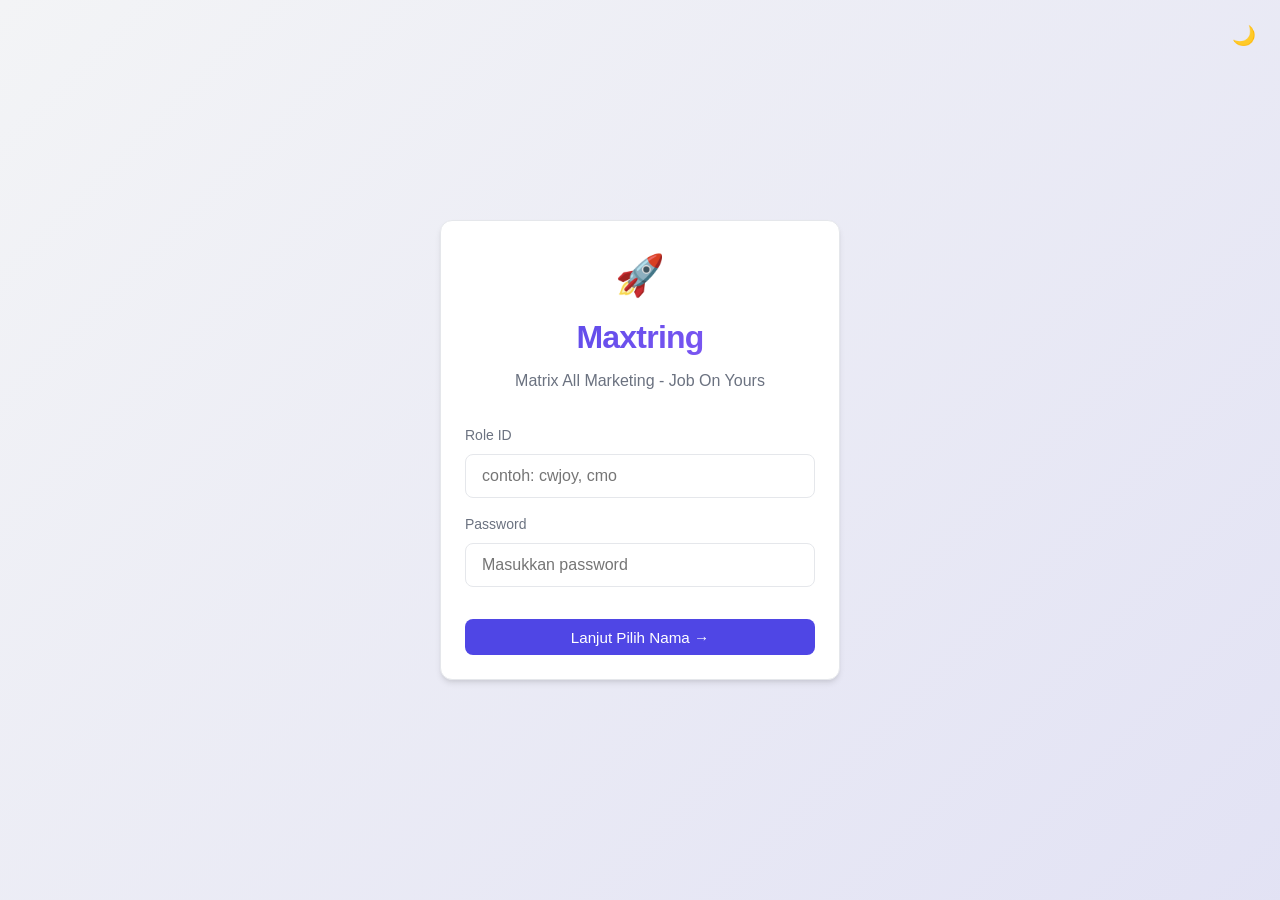
==== business-process.html @ a7e64213 "feat: Initialize Maxtring frontend and backend" ====
<!DOCTYPE html>
<html lang="id">
<head>
    <meta charset="UTF-8">
    <meta name="viewport" content="width=device-width, initial-scale=1.0">
    <title>Business Process - Maxtring</title>
    <link rel="stylesheet" href="style.css">
</head>
<body>
    <nav class="navbar glass">
        <div class="nav-brand">Maxtring</div>
        <div class="nav-links">
            <a href="dashboard.html" class="nav-item">Dashboard</a>
            <a href="calendar.html" class="nav-item">Calendar</a>
            <a href="public-matrix.html" class="nav-item">Public Matrix</a>
            <a href="content-bank.html" class="nav-item" id="nav-content-bank" style="display: none;">Content Bank</a>
            <a href="business-process.html" class="nav-item active">Business Process</a>
        </div>
        <div class="flex items-center gap-4">
            <button id="theme-toggle" class="theme-toggle">🌙</button>
        </div>
    </nav>
    
    <main class="container animate-fade-in" style="flex: 1; max-width: 800px;">
        <h1 style="margin-bottom: 2rem;">Standard Operating Procedure (SOP) 📖</h1>
        
        <div class="card glass" style="margin-bottom: 2rem;">
            <h2>1. Tahap Ideation (SMS Content Bank)</h2>
            <ul style="margin-left: 1.5rem; margin-top: 1rem; color: var(--text-muted); line-height: 1.8;">
                <li>Tim SMS mencari dan mensubmit ide konten harian ke Content Bank.</li>
                <li>Reviewer (Head/Co-Head/CMO) mereview ide. Ide yang di-Accepted masuk ke kolam ide siap pakai.</li>
            </ul>
        </div>

        <div class="card glass" style="margin-bottom: 2rem;">
            <h2>2. Penjadwalan (Matrix All Marketing)</h2>
            <ul style="margin-left: 1.5rem; margin-top: 1rem; color: var(--text-muted); line-height: 1.8;">
                <li>Head/Co-Head SMS memilih ide dari kolam Accepted.</li>
                <li>Ide dijadwalkan dan statusnya diubah menjadi <strong>Scheduled</strong>.</li>
            </ul>
        </div>

        <div class="card glass">
            <h2>3. Eksekusi Lintas Divisi</h2>
            <div style="margin-top: 1rem; padding: 1rem; background: rgba(0,0,0,0.02); border-radius: 8px;">
                <p style="margin-bottom: 0.5rem;"><strong>Alur Kerja:</strong></p>
                <code style="display: block; white-space: pre; color: var(--primary);">
SMS mengisi ide & arahan
  ↓
CW membuat Brief
  ↓
QC oleh Head/Co-Head CW -> [Approved]
  ↓
GD membuat Design
  ↓
QC oleh Head/Co-Head GD -> [Approved]
  ↓
(Jika Reels: Talent membuat video -> QC C-Level)
  ↓
Semua aset lengkap -> SMS Upload
                </code>
            </div>
        </div>
    </main>

    <script src="script.js"></script>
    <script>
        document.addEventListener('DOMContentLoaded', () => {
            const user = checkAuth();
            if (user && (user.role === 'SMS' || user.role === 'CMO')) {
                document.getElementById('nav-content-bank').style.display = 'block';
            }
        });
    </script>
</body>
</html>
---- style.css ----
:root {
  /* Color Palette */
  --primary: #4F46E5;
  --primary-hover: #4338CA;
  --secondary: #10B981;
  --accent: #F59E0B;
  --danger: #EF4444;
  --bg-color: #F3F4F6;
  --surface: #FFFFFF;
  --text-main: #111827;
  --text-muted: #6B7280;
  --border: #E5E7EB;
  
  /* Status Colors */
  --status-not-started: #9CA3AF;
  --status-progress: #F59E0B;
  --status-submitted: #3B82F6;
  --status-approved: #10B981;
  --status-revisi: #EF4444;
  --status-posted: #8B5CF6;
  
  /* UI Elements */
  --radius: 12px;
  --shadow: 0 4px 6px -1px rgba(0, 0, 0, 0.1), 0 2px 4px -1px rgba(0, 0, 0, 0.06);
  --glass-bg: rgba(255, 255, 255, 0.7);
  --glass-border: rgba(255, 255, 255, 0.3);
  --font-family: 'Inter', -apple-system, BlinkMacSystemFont, "Segoe UI", Roboto, sans-serif;
}

[data-theme="dark"] {
  --primary: #6366F1;
  --primary-hover: #818CF8;
  --bg-color: #111827;
  --surface: #1F2937;
  --text-main: #F9FAFB;
  --text-muted: #9CA3AF;
  --border: #374151;
  --glass-bg: rgba(31, 41, 55, 0.7);
  --glass-border: rgba(255, 255, 255, 0.1);
}

* {
  box-sizing: border-box;
  margin: 0;
  padding: 0;
}

body {
  font-family: var(--font-family);
  background-color: var(--bg-color);
  color: var(--text-main);
  line-height: 1.5;
  transition: background-color 0.3s ease, color 0.3s ease;
  min-height: 100vh;
  display: flex;
  flex-direction: column;
}

/* Glassmorphism Classes */
.glass {
  background: var(--glass-bg);
  backdrop-filter: blur(10px);
  -webkit-backdrop-filter: blur(10px);
  border: 1px solid var(--glass-border);
  border-radius: var(--radius);
  box-shadow: var(--shadow);
}

/* Typography */
h1, h2, h3, h4 {
  font-weight: 600;
  margin-bottom: 0.5rem;
  letter-spacing: -0.025em;
}

a {
  color: var(--primary);
  text-decoration: none;
  transition: color 0.2s;
}

a:hover {
  color: var(--primary-hover);
}

/* Layout */
.container {
  width: 100%;
  max-width: 1200px;
  margin: 0 auto;
  padding: 2rem 1rem;
}

.flex { display: flex; }
.flex-col { flex-direction: column; }
.items-center { align-items: center; }
.justify-between { justify-content: space-between; }
.justify-center { justify-content: center; }
.gap-4 { gap: 1rem; }
.gap-2 { gap: 0.5rem; }

/* Components */
.btn {
  display: inline-flex;
  align-items: center;
  justify-content: center;
  padding: 0.6rem 1.2rem;
  border-radius: 8px;
  font-weight: 500;
  border: none;
  cursor: pointer;
  transition: all 0.2s ease;
  font-family: inherit;
  font-size: 0.95rem;
}

.btn-primary {
  background-color: var(--primary);
  color: white;
}

.btn-primary:hover {
  background-color: var(--primary-hover);
  transform: translateY(-1px);
}

.btn-outline {
  background-color: transparent;
  border: 1px solid var(--border);
  color: var(--text-main);
}

.btn-outline:hover {
  background-color: rgba(0,0,0,0.05);
}

[data-theme="dark"] .btn-outline:hover {
  background-color: rgba(255,255,255,0.05);
}

/* Forms */
.form-group {
  margin-bottom: 1rem;
}

.form-label {
  display: block;
  font-size: 0.875rem;
  font-weight: 500;
  margin-bottom: 0.5rem;
  color: var(--text-muted);
}

.form-input, .form-select {
  width: 100%;
  padding: 0.75rem 1rem;
  border-radius: 8px;
  border: 1px solid var(--border);
  background-color: var(--surface);
  color: var(--text-main);
  font-family: inherit;
  font-size: 1rem;
  transition: border-color 0.2s, box-shadow 0.2s;
}

.form-input:focus, .form-select:focus {
  outline: none;
  border-color: var(--primary);
  box-shadow: 0 0 0 3px rgba(79, 70, 229, 0.2);
}

/* Cards */
.card {
  background-color: var(--surface);
  border-radius: var(--radius);
  box-shadow: var(--shadow);
  padding: 1.5rem;
  border: 1px solid var(--border);
  transition: transform 0.2s, box-shadow 0.2s;
}

.card:hover {
  transform: translateY(-2px);
  box-shadow: 0 10px 15px -3px rgba(0, 0, 0, 0.1), 0 4px 6px -2px rgba(0, 0, 0, 0.05);
}

/* Navigation */
.navbar {
  position: sticky;
  top: 0;
  z-index: 50;
  width: 100%;
  padding: 1rem 2rem;
  display: flex;
  justify-content: space-between;
  align-items: center;
}

.nav-brand {
  font-size: 1.5rem;
  font-weight: 700;
  background: linear-gradient(135deg, var(--primary), var(--status-posted));
  -webkit-background-clip: text;
  -webkit-text-fill-color: transparent;
}

.nav-links {
  display: flex;
  gap: 1.5rem;
}

.nav-item {
  color: var(--text-muted);
  font-weight: 500;
}

.nav-item.active {
  color: var(--primary);
}

/* Status Badges */
.badge {
  display: inline-block;
  padding: 0.25rem 0.75rem;
  border-radius: 9999px;
  font-size: 0.75rem;
  font-weight: 600;
  text-transform: uppercase;
  letter-spacing: 0.05em;
}

.badge-ns { background-color: rgba(156, 163, 175, 0.1); color: var(--status-not-started); }
.badge-prog { background-color: rgba(245, 158, 11, 0.1); color: var(--status-progress); }
.badge-sub { background-color: rgba(59, 130, 246, 0.1); color: var(--status-submitted); }
.badge-app { background-color: rgba(16, 185, 129, 0.1); color: var(--status-approved); }
.badge-rev { background-color: rgba(239, 68, 68, 0.1); color: var(--status-revisi); }
.badge-post { background-color: rgba(139, 92, 246, 0.1); color: var(--status-posted); }

/* Theme Toggle */
.theme-toggle {
  background: none;
  border: none;
  color: var(--text-muted);
  cursor: pointer;
  font-size: 1.2rem;
  padding: 0.5rem;
  border-radius: 50%;
  transition: background-color 0.2s;
}

.theme-toggle:hover {
  background-color: var(--border);
}

/* Footer */
footer {
  margin-top: auto;
  text-align: center;
  padding: 2rem;
  color: var(--text-muted);
  font-size: 0.875rem;
}

/* Login Page Specific */
.login-container {
  min-height: 100vh;
  display: flex;
  align-items: center;
  justify-content: center;
  padding: 1rem;
  background: linear-gradient(135deg, var(--bg-color) 0%, rgba(79, 70, 229, 0.1) 100%);
}

.login-card {
  width: 100%;
  max-width: 400px;
  text-align: center;
}

.login-logo {
  font-size: 2.5rem;
  margin-bottom: 0.5rem;
}

/* Animations */
@keyframes fadeIn {
  from { opacity: 0; transform: translateY(10px); }
  to { opacity: 1; transform: translateY(0); }
}

.animate-fade-in {
  animation: fadeIn 0.4s ease-out forwards;
}

/* Loading Overlay */
#loader {
  position: fixed;
  inset: 0;
  background: var(--bg-color);
  z-index: 9999;
  display: flex;
  align-items: center;
  justify-content: center;
  opacity: 0;
  pointer-events: none;
  transition: opacity 0.3s;
}

#loader.active {
  opacity: 1;
  pointer-events: all;
}

.spinner {
  width: 40px;
  height: 40px;
  border: 4px solid var(--border);
  border-top-color: var(--primary);
  border-radius: 50%;
  animation: spin 1s linear infinite;
}

@keyframes spin {
  to { transform: rotate(360deg); }
}

/* Grid Layouts */
.grid-cols-2 { display: grid; grid-template-columns: repeat(2, 1fr); gap: 1rem; }
.grid-cols-3 { display: grid; grid-template-columns: repeat(3, 1fr); gap: 1rem; }
.grid-cols-4 { display: grid; grid-template-columns: repeat(4, 1fr); gap: 1rem; }

@media (max-width: 768px) {
  .grid-cols-2, .grid-cols-3, .grid-cols-4 {
    grid-template-columns: 1fr;
  }
  .nav-links {
    display: none;
  }
}

/* Responsive Table */
.table-container {
  overflow-x: auto;
  border-radius: var(--radius);
  border: 1px solid var(--border);
}

table {
  width: 100%;
  border-collapse: collapse;
}

th, td {
  padding: 1rem;
  text-align: left;
  border-bottom: 1px solid var(--border);
}

th {
  background-color: rgba(0,0,0,0.02);
  font-weight: 600;
  color: var(--text-muted);
}

[data-theme="dark"] th {
  background-color: rgba(255,255,255,0.02);
}

tbody tr:hover {
  background-color: rgba(0,0,0,0.01);
}

[data-theme="dark"] tbody tr:hover {
  background-color: rgba(255,255,255,0.01);
}
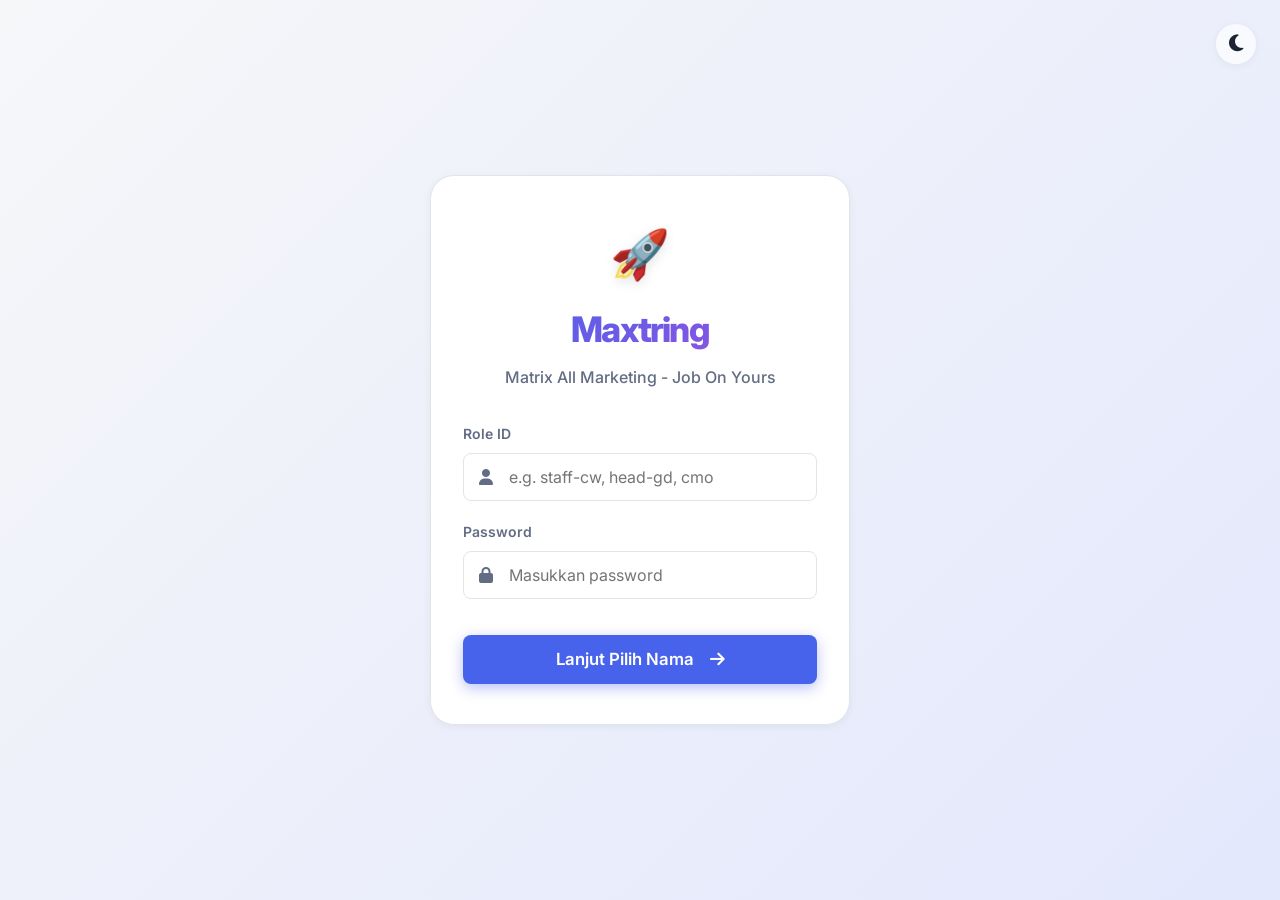
==== commit 7c1f4855: "feat: Overhaul UI to Premium Glassmorphism and FullCalendar integration" ====
--- a/business-process.html
+++ b/business-process.html
@@ -3,73 +3,104 @@
 <head>
     <meta charset="UTF-8">
     <meta name="viewport" content="width=device-width, initial-scale=1.0">
-    <title>Business Process - Maxtring</title>
+    <title>SOP & Business Process - Maxtring</title>
     <link rel="stylesheet" href="style.css">
 </head>
 <body>
     <nav class="navbar glass">
         <div class="nav-brand">Maxtring</div>
         <div class="nav-links">
-            <a href="dashboard.html" class="nav-item">Dashboard</a>
-            <a href="calendar.html" class="nav-item">Calendar</a>
-            <a href="public-matrix.html" class="nav-item">Public Matrix</a>
-            <a href="content-bank.html" class="nav-item" id="nav-content-bank" style="display: none;">Content Bank</a>
-            <a href="business-process.html" class="nav-item active">Business Process</a>
+            <a href="dashboard.html" class="nav-item"><i class="fa-solid fa-house"></i> Dashboard</a>
+            <a href="calendar.html" class="nav-item"><i class="fa-solid fa-calendar-days"></i> Calendar</a>
+            <a href="public-matrix.html" class="nav-item"><i class="fa-solid fa-table"></i> Public Matrix</a>
+            <a href="content-bank.html" class="nav-item" id="nav-content-bank" style="display: none;"><i class="fa-solid fa-lightbulb"></i> Content Bank</a>
+            <a href="business-process.html" class="nav-item active"><i class="fa-solid fa-book"></i> SOP</a>
         </div>
         <div class="flex items-center gap-4">
-            <button id="theme-toggle" class="theme-toggle">🌙</button>
+            <button id="theme-toggle" class="theme-toggle glass" style="width: 36px; height: 36px; border-radius: 50%; border: none; cursor: pointer; color: var(--text-main);"><i class="fa-solid fa-moon"></i></button>
+            <button id="logout-btn" class="btn btn-outline btn-sm"><i class="fa-solid fa-arrow-right-from-bracket"></i> Keluar</button>
         </div>
     </nav>
     
-    <main class="container animate-fade-in" style="flex: 1; max-width: 800px;">
-        <h1 style="margin-bottom: 2rem;">Standard Operating Procedure (SOP) 📖</h1>
+    <div class="nav-bottom">
+        <a href="dashboard.html" class="nav-item"><i class="fa-solid fa-house"></i></a>
+        <a href="calendar.html" class="nav-item"><i class="fa-solid fa-calendar-days"></i></a>
+        <a href="public-matrix.html" class="nav-item"><i class="fa-solid fa-table"></i></a>
+        <a href="business-process.html" class="nav-item active"><i class="fa-solid fa-book"></i></a>
+    </div>
+    
+    <main class="container animate-fade-up" style="max-width: 900px;">
+        <div style="text-align: center; margin-bottom: 3rem;">
+            <div style="font-size: 3rem; margin-bottom: 1rem; color: var(--primary);"><i class="fa-solid fa-book-open"></i></div>
+            <h1 style="font-size: 2.5rem;">SOP & Alur Kerja</h1>
+            <p class="text-muted" style="font-size: 1.1rem;">Standar operasional prosedur pengisian Matrix All Marketing.</p>
+        </div>
         
-        <div class="card glass" style="margin-bottom: 2rem;">
-            <h2>1. Tahap Ideation (SMS Content Bank)</h2>
-            <ul style="margin-left: 1.5rem; margin-top: 1rem; color: var(--text-muted); line-height: 1.8;">
-                <li>Tim SMS mencari dan mensubmit ide konten harian ke Content Bank.</li>
-                <li>Reviewer (Head/Co-Head/CMO) mereview ide. Ide yang di-Accepted masuk ke kolam ide siap pakai.</li>
-            </ul>
-        </div>
+        <div class="grid" style="gap: 2rem;">
+            
+            <!-- Step 1 -->
+            <div class="card card-glow" style="border-left: 4px solid var(--accent);">
+                <h2 style="display: flex; align-items: center; gap: 1rem;">
+                    <div style="width: 40px; height: 40px; border-radius: 50%; background: var(--accent); color: white; display: flex; align-items: center; justify-content: center; font-size: 1.2rem;">1</div>
+                    Tahap Ideation (Content Bank)
+                </h2>
+                <div style="margin-left: 3.5rem; margin-top: 1rem; color: var(--text-muted); line-height: 1.8;">
+                    <p><strong>PIC: Divisi SMS (Social Media Specialist)</strong></p>
+                    <ul style="margin-left: 1.5rem; margin-top: 0.5rem;">
+                        <li>Tim SMS mencari referensi dan memasukkan ide konten ke dalam <strong>Google Sheet Content Bank</strong>.</li>
+                        <li>Head / Co-Head SMS akan mereview ide tersebut. Jika disetujui, statusnya diubah menjadi <span class="badge badge-app">Accepted</span>.</li>
+                    </ul>
+                </div>
+            </div>
 
-        <div class="card glass" style="margin-bottom: 2rem;">
-            <h2>2. Penjadwalan (Matrix All Marketing)</h2>
-            <ul style="margin-left: 1.5rem; margin-top: 1rem; color: var(--text-muted); line-height: 1.8;">
-                <li>Head/Co-Head SMS memilih ide dari kolam Accepted.</li>
-                <li>Ide dijadwalkan dan statusnya diubah menjadi <strong>Scheduled</strong>.</li>
-            </ul>
-        </div>
+            <!-- Step 2 -->
+            <div class="card card-glow" style="border-left: 4px solid var(--primary);">
+                <h2 style="display: flex; align-items: center; gap: 1rem;">
+                    <div style="width: 40px; height: 40px; border-radius: 50%; background: var(--primary); color: white; display: flex; align-items: center; justify-content: center; font-size: 1.2rem;">2</div>
+                    Penjadwalan (Matrix)
+                </h2>
+                <div style="margin-left: 3.5rem; margin-top: 1rem; color: var(--text-muted); line-height: 1.8;">
+                    <p><strong>PIC: Head / Co-Head SMS</strong></p>
+                    <ul style="margin-left: 1.5rem; margin-top: 0.5rem;">
+                        <li>Buka menu <strong>Calendar</strong> di aplikasi Maxtring.</li>
+                        <li><em>Drag</em> (Tarik) ide yang berstatus Accepted dari sidebar ke tanggal tayang (H) di dalam kalender.</li>
+                        <li>Sistem akan otomatis menghitung sub-deadline: <strong>CW (H-3)</strong>, <strong>GD/Talent (H-2)</strong>, dan membuat Task ID baru di Matrix.</li>
+                    </ul>
+                </div>
+            </div>
 
-        <div class="card glass">
-            <h2>3. Eksekusi Lintas Divisi</h2>
-            <div style="margin-top: 1rem; padding: 1rem; background: rgba(0,0,0,0.02); border-radius: 8px;">
-                <p style="margin-bottom: 0.5rem;"><strong>Alur Kerja:</strong></p>
-                <code style="display: block; white-space: pre; color: var(--primary);">
-SMS mengisi ide & arahan
-  ↓
-CW membuat Brief
-  ↓
-QC oleh Head/Co-Head CW -> [Approved]
-  ↓
-GD membuat Design
-  ↓
-QC oleh Head/Co-Head GD -> [Approved]
-  ↓
-(Jika Reels: Talent membuat video -> QC C-Level)
-  ↓
-Semua aset lengkap -> SMS Upload
-                </code>
+            <!-- Step 3 -->
+            <div class="card card-glow" style="border-left: 4px solid var(--status-app);">
+                <h2 style="display: flex; align-items: center; gap: 1rem;">
+                    <div style="width: 40px; height: 40px; border-radius: 50%; background: var(--status-app); color: white; display: flex; align-items: center; justify-content: center; font-size: 1.2rem;">3</div>
+                    Eksekusi & Update Status (SLA)
+                </h2>
+                <div style="margin-left: 3.5rem; margin-top: 1rem; color: var(--text-muted); line-height: 1.8;">
+                    <p>Setiap staf wajib mengupdate status pekerjaan mereka melalui Dashboard masing-masing. Jangan mengedit Spreadsheet secara manual untuk mencegah tumpang tindih data.</p>
+                    
+                    <div style="margin-top: 1rem; padding: 1.5rem; background: rgba(0,0,0,0.02); border-radius: var(--radius-sm); border: 1px solid var(--border);">
+                        <h4 style="margin-bottom: 1rem; color: var(--text-main);">Alur Ketergantungan (Dependency):</h4>
+                        <ol style="margin-left: 1rem; display: flex; flex-direction: column; gap: 0.5rem;">
+                            <li><strong>CW (Copywriter):</strong> Membuat *brief* (Teks/Skrip). Deadline H-3. <br>→ <span class="badge badge-prog">Submitted</span> → Menunggu Head CW <span class="badge badge-app">Approved</span></li>
+                            <li><strong>GD (Graphic Designer) / Talent:</strong> Mengeksekusi aset visual berdasarkan *brief* CW. Deadline H-2. <br>→ <span class="badge badge-prog">Submitted</span> → Menunggu Head GD/CMO <span class="badge badge-app">Approved</span></li>
+                            <li><strong>SMS:</strong> Final *Quality Control* dan *Upload* konten di hari H. <br>→ <span class="badge badge-post">Posted</span></li>
+                        </ol>
+                    </div>
+                </div>
             </div>
+
         </div>
     </main>
+
+    <footer>
+        <p>Made by Muhammad Nurul Qolbi (CMO - JOY) &copy; 2026</p>
+        <p><a href="https://www.instagram.com/biyoosh.i/" target="_blank"><i class="fa-brands fa-instagram"></i> @biyoosh.i</a></p>
+    </footer>
 
     <script src="script.js"></script>
     <script>
         document.addEventListener('DOMContentLoaded', () => {
-            const user = checkAuth();
-            if (user && (user.role === 'SMS' || user.role === 'CMO')) {
-                document.getElementById('nav-content-bank').style.display = 'block';
-            }
+            checkAuth();
         });
     </script>
 </body>
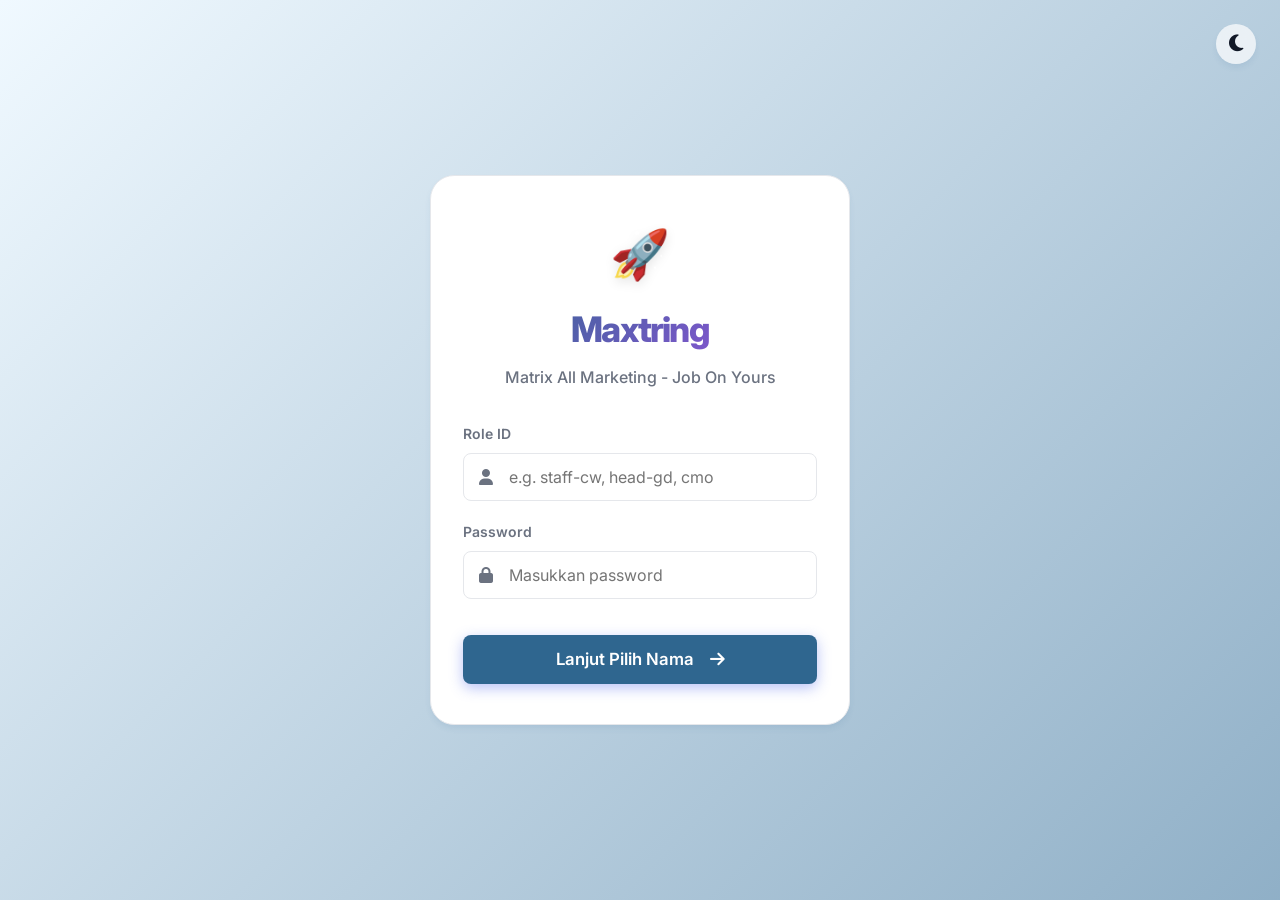
==== commit 4d3c8dff: "feat: Integrate Morpest data mapping and UI overhaul" ====
--- a/business-process.html
+++ b/business-process.html
@@ -36,59 +36,62 @@
             <p class="text-muted" style="font-size: 1.1rem;">Standar operasional prosedur pengisian Matrix All Marketing.</p>
         </div>
         
-        <div class="grid" style="gap: 2rem;">
+        <div style="display: flex; flex-direction: column; align-items: center; gap: 2rem; margin-top: 3rem;">
+            <!-- Row 1: SMS -->
+            <div style="display: flex; align-items: center; gap: 1rem; width: 100%; justify-content: center; flex-wrap: wrap;">
+                <div class="fc-start-end">Start</div>
+                <div class="fc-arrow-right"></div>
+                <div class="fc-node" style="background: var(--accent); color: white; border: none;">SMS Mencari<br>Ide Konten</div>
+                <div class="fc-arrow-right"></div>
+                <div class="fc-diamond"><span>Review<br>Head SMS</span></div>
+                <div class="fc-arrow-right"></div>
+                <div class="fc-node" style="background: var(--accent); color: white; border: none;">Ide masuk ke<br>Matrix</div>
+                <div class="fc-arrow-right"></div>
+                <div class="fc-node" style="background: var(--accent); color: white; border: none;">Konfirmasi<br>Grup & Head CW</div>
+            </div>
             
-            <!-- Step 1 -->
-            <div class="card card-glow" style="border-left: 4px solid var(--accent);">
-                <h2 style="display: flex; align-items: center; gap: 1rem;">
-                    <div style="width: 40px; height: 40px; border-radius: 50%; background: var(--accent); color: white; display: flex; align-items: center; justify-content: center; font-size: 1.2rem;">1</div>
-                    Tahap Ideation (Content Bank)
-                </h2>
-                <div style="margin-left: 3.5rem; margin-top: 1rem; color: var(--text-muted); line-height: 1.8;">
-                    <p><strong>PIC: Divisi SMS (Social Media Specialist)</strong></p>
-                    <ul style="margin-left: 1.5rem; margin-top: 0.5rem;">
-                        <li>Tim SMS mencari referensi dan memasukkan ide konten ke dalam <strong>Google Sheet Content Bank</strong>.</li>
-                        <li>Head / Co-Head SMS akan mereview ide tersebut. Jika disetujui, statusnya diubah menjadi <span class="badge badge-app">Accepted</span>.</li>
-                    </ul>
-                </div>
+            <div class="fc-arrow-down"></div>
+            
+            <!-- Row 2: CW -->
+            <div style="display: flex; align-items: center; gap: 1rem; width: 100%; justify-content: center; flex-wrap: wrap; flex-direction: row-reverse;">
+                <div class="fc-node" style="background: #f59e0b; color: white; border: none;">Head CW bagi<br>pekerjaan</div>
+                <div class="fc-arrow-right" style="transform: rotate(180deg);"></div>
+                <div class="fc-node" style="background: #f59e0b; color: white; border: none;">CW buat<br>konten & Submit</div>
+                <div class="fc-arrow-right" style="transform: rotate(180deg);"></div>
+                <div class="fc-diamond" style="background: #2563eb;"><span>Review<br>Head CW</span></div>
+                <div class="fc-arrow-right" style="transform: rotate(180deg);"></div>
+                <div class="fc-node" style="background: #f59e0b; color: white; border: none;">ACC:<br>Konfirmasi Grup</div>
             </div>
-
-            <!-- Step 2 -->
-            <div class="card card-glow" style="border-left: 4px solid var(--primary);">
-                <h2 style="display: flex; align-items: center; gap: 1rem;">
-                    <div style="width: 40px; height: 40px; border-radius: 50%; background: var(--primary); color: white; display: flex; align-items: center; justify-content: center; font-size: 1.2rem;">2</div>
-                    Penjadwalan (Matrix)
-                </h2>
-                <div style="margin-left: 3.5rem; margin-top: 1rem; color: var(--text-muted); line-height: 1.8;">
-                    <p><strong>PIC: Head / Co-Head SMS</strong></p>
-                    <ul style="margin-left: 1.5rem; margin-top: 0.5rem;">
-                        <li>Buka menu <strong>Calendar</strong> di aplikasi Maxtring.</li>
-                        <li><em>Drag</em> (Tarik) ide yang berstatus Accepted dari sidebar ke tanggal tayang (H) di dalam kalender.</li>
-                        <li>Sistem akan otomatis menghitung sub-deadline: <strong>CW (H-3)</strong>, <strong>GD/Talent (H-2)</strong>, dan membuat Task ID baru di Matrix.</li>
-                    </ul>
-                </div>
+            
+            <div class="fc-arrow-down"></div>
+            
+            <!-- Row 3: GD -->
+            <div style="display: flex; align-items: center; gap: 1rem; width: 100%; justify-content: center; flex-wrap: wrap;">
+                <div class="fc-node" style="background: #10b981; color: white; border: none;">GD Terima Brief<br>& Buat Design</div>
+                <div class="fc-arrow-right"></div>
+                <div class="fc-node" style="background: #10b981; color: white; border: none;">Kirim Konten<br>& Konfirmasi</div>
+                <div class="fc-arrow-right"></div>
+                <div class="fc-diamond" style="background: #059669;"><span>Review<br>Head GD</span></div>
+                <div class="fc-arrow-right"></div>
+                <div class="fc-node" style="background: #10b981; color: white; border: none;">ACC:<br>Konfirmasi Grup</div>
             </div>
-
-            <!-- Step 3 -->
-            <div class="card card-glow" style="border-left: 4px solid var(--status-app);">
-                <h2 style="display: flex; align-items: center; gap: 1rem;">
-                    <div style="width: 40px; height: 40px; border-radius: 50%; background: var(--status-app); color: white; display: flex; align-items: center; justify-content: center; font-size: 1.2rem;">3</div>
-                    Eksekusi & Update Status (SLA)
-                </h2>
-                <div style="margin-left: 3.5rem; margin-top: 1rem; color: var(--text-muted); line-height: 1.8;">
-                    <p>Setiap staf wajib mengupdate status pekerjaan mereka melalui Dashboard masing-masing. Jangan mengedit Spreadsheet secara manual untuk mencegah tumpang tindih data.</p>
-                    
-                    <div style="margin-top: 1rem; padding: 1.5rem; background: rgba(0,0,0,0.02); border-radius: var(--radius-sm); border: 1px solid var(--border);">
-                        <h4 style="margin-bottom: 1rem; color: var(--text-main);">Alur Ketergantungan (Dependency):</h4>
-                        <ol style="margin-left: 1rem; display: flex; flex-direction: column; gap: 0.5rem;">
-                            <li><strong>CW (Copywriter):</strong> Membuat *brief* (Teks/Skrip). Deadline H-3. <br>→ <span class="badge badge-prog">Submitted</span> → Menunggu Head CW <span class="badge badge-app">Approved</span></li>
-                            <li><strong>GD (Graphic Designer) / Talent:</strong> Mengeksekusi aset visual berdasarkan *brief* CW. Deadline H-2. <br>→ <span class="badge badge-prog">Submitted</span> → Menunggu Head GD/CMO <span class="badge badge-app">Approved</span></li>
-                            <li><strong>SMS:</strong> Final *Quality Control* dan *Upload* konten di hari H. <br>→ <span class="badge badge-post">Posted</span></li>
-                        </ol>
-                    </div>
-                </div>
+            
+            <div class="fc-arrow-down"></div>
+            
+            <!-- Row 4: SMS End -->
+            <div style="display: flex; align-items: center; gap: 1rem; width: 100%; justify-content: center; flex-wrap: wrap; flex-direction: row-reverse;">
+                <div class="fc-node" style="background: var(--accent); color: white; border: none;">Terima Aset<br>Visual & Teks</div>
+                <div class="fc-arrow-right" style="transform: rotate(180deg);"></div>
+                <div class="fc-node" style="background: var(--accent); color: white; border: none;">Posting ke<br>Sosmed JOY</div>
+                <div class="fc-arrow-right" style="transform: rotate(180deg);"></div>
+                <div class="fc-node" style="background: var(--accent); color: white; border: none;">Update Status<br>"Posted"</div>
+                <div class="fc-arrow-right" style="transform: rotate(180deg);"></div>
+                <div class="fc-start-end">End</div>
             </div>
-
+            
+            <div style="margin-top: 2rem; color: var(--text-muted); font-size: 0.9rem; text-align: center;">
+                *Catatan: Jika ada penolakan (Rejected) pada fase review, task akan dikembalikan ke anggota divisi terkait untuk direvisi.
+            </div>
         </div>
     </main>
 
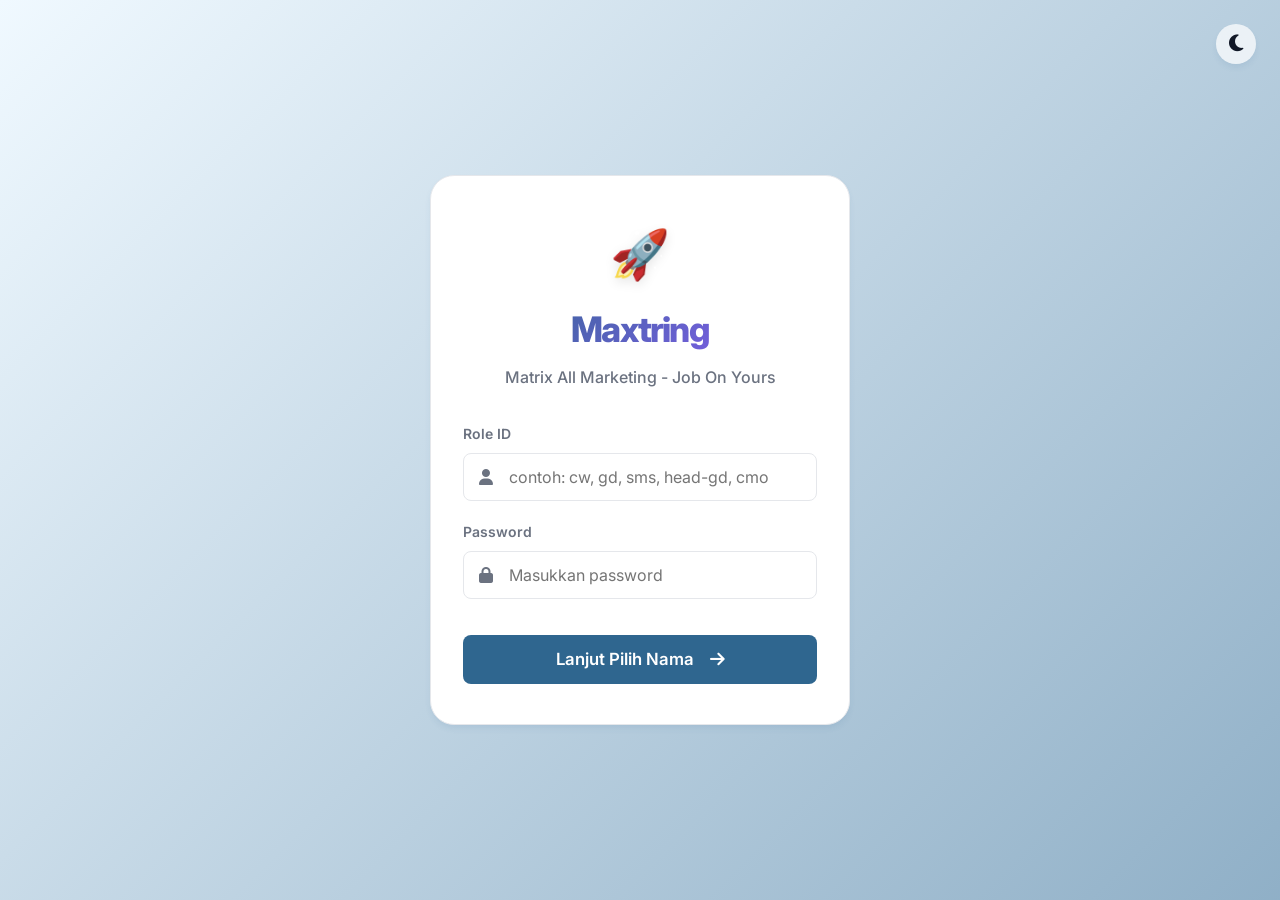
==== commit a40ae17a: "fix: Full audit corrections - Talent division, correct column names, pillar tabs, Feeds/Reels SOP fo" ====
--- a/business-process.html
+++ b/business-process.html
@@ -33,64 +33,163 @@
         <div style="text-align: center; margin-bottom: 3rem;">
             <div style="font-size: 3rem; margin-bottom: 1rem; color: var(--primary);"><i class="fa-solid fa-book-open"></i></div>
             <h1 style="font-size: 2.5rem;">SOP & Alur Kerja</h1>
-            <p class="text-muted" style="font-size: 1.1rem;">Standar operasional prosedur pengisian Matrix All Marketing.</p>
+            <p class="text-muted" style="font-size: 1.1rem;">Alur kerja lengkap JOY All-Marketing Batch 3 (termasuk cabang konten Reels dengan divisi Talent).</p>
         </div>
         
-        <div style="display: flex; flex-direction: column; align-items: center; gap: 2rem; margin-top: 3rem;">
-            <!-- Row 1: SMS -->
-            <div style="display: flex; align-items: center; gap: 1rem; width: 100%; justify-content: center; flex-wrap: wrap;">
-                <div class="fc-start-end">Start</div>
-                <div class="fc-arrow-right"></div>
-                <div class="fc-node" style="background: var(--accent); color: white; border: none;">SMS Mencari<br>Ide Konten</div>
-                <div class="fc-arrow-right"></div>
-                <div class="fc-diamond"><span>Review<br>Head SMS</span></div>
-                <div class="fc-arrow-right"></div>
-                <div class="fc-node" style="background: var(--accent); color: white; border: none;">Ide masuk ke<br>Matrix</div>
-                <div class="fc-arrow-right"></div>
-                <div class="fc-node" style="background: var(--accent); color: white; border: none;">Konfirmasi<br>Grup & Head CW</div>
-            </div>
-            
-            <div class="fc-arrow-down"></div>
-            
-            <!-- Row 2: CW -->
-            <div style="display: flex; align-items: center; gap: 1rem; width: 100%; justify-content: center; flex-wrap: wrap; flex-direction: row-reverse;">
-                <div class="fc-node" style="background: #f59e0b; color: white; border: none;">Head CW bagi<br>pekerjaan</div>
-                <div class="fc-arrow-right" style="transform: rotate(180deg);"></div>
-                <div class="fc-node" style="background: #f59e0b; color: white; border: none;">CW buat<br>konten & Submit</div>
-                <div class="fc-arrow-right" style="transform: rotate(180deg);"></div>
-                <div class="fc-diamond" style="background: #2563eb;"><span>Review<br>Head CW</span></div>
-                <div class="fc-arrow-right" style="transform: rotate(180deg);"></div>
-                <div class="fc-node" style="background: #f59e0b; color: white; border: none;">ACC:<br>Konfirmasi Grup</div>
-            </div>
-            
-            <div class="fc-arrow-down"></div>
-            
-            <!-- Row 3: GD -->
-            <div style="display: flex; align-items: center; gap: 1rem; width: 100%; justify-content: center; flex-wrap: wrap;">
-                <div class="fc-node" style="background: #10b981; color: white; border: none;">GD Terima Brief<br>& Buat Design</div>
-                <div class="fc-arrow-right"></div>
-                <div class="fc-node" style="background: #10b981; color: white; border: none;">Kirim Konten<br>& Konfirmasi</div>
-                <div class="fc-arrow-right"></div>
-                <div class="fc-diamond" style="background: #059669;"><span>Review<br>Head GD</span></div>
-                <div class="fc-arrow-right"></div>
-                <div class="fc-node" style="background: #10b981; color: white; border: none;">ACC:<br>Konfirmasi Grup</div>
-            </div>
-            
-            <div class="fc-arrow-down"></div>
-            
-            <!-- Row 4: SMS End -->
-            <div style="display: flex; align-items: center; gap: 1rem; width: 100%; justify-content: center; flex-wrap: wrap; flex-direction: row-reverse;">
-                <div class="fc-node" style="background: var(--accent); color: white; border: none;">Terima Aset<br>Visual & Teks</div>
-                <div class="fc-arrow-right" style="transform: rotate(180deg);"></div>
-                <div class="fc-node" style="background: var(--accent); color: white; border: none;">Posting ke<br>Sosmed JOY</div>
-                <div class="fc-arrow-right" style="transform: rotate(180deg);"></div>
-                <div class="fc-node" style="background: var(--accent); color: white; border: none;">Update Status<br>"Posted"</div>
-                <div class="fc-arrow-right" style="transform: rotate(180deg);"></div>
-                <div class="fc-start-end">End</div>
-            </div>
-            
-            <div style="margin-top: 2rem; color: var(--text-muted); font-size: 0.9rem; text-align: center;">
-                *Catatan: Jika ada penolakan (Rejected) pada fase review, task akan dikembalikan ke anggota divisi terkait untuk direvisi.
+        <div style="max-width: 860px; margin: 0 auto; display: flex; flex-direction: column; gap: 0; align-items: center;">
+            
+            <!-- LEGEND -->
+            <div style="display:flex;gap:1rem;flex-wrap:wrap;justify-content:center;margin-bottom:2rem;font-size:0.8rem;">
+                <span style="display:flex;align-items:center;gap:0.4rem;"><span style="width:14px;height:14px;border-radius:50%;background:var(--accent);display:inline-block;"></span> Divisi SMS</span>
+                <span style="display:flex;align-items:center;gap:0.4rem;"><span style="width:14px;height:14px;border-radius:50%;background:#f59e0b;display:inline-block;"></span> Divisi CW</span>
+                <span style="display:flex;align-items:center;gap:0.4rem;"><span style="width:14px;height:14px;border-radius:50%;background:#10b981;display:inline-block;"></span> Divisi GD</span>
+                <span style="display:flex;align-items:center;gap:0.4rem;"><span style="width:14px;height:14px;border-radius:50%;background:#8B5CF6;display:inline-block;"></span> Divisi Talent</span>
+                <span style="display:flex;align-items:center;gap:0.4rem;"><span style="width:14px;height:14px;background:#2563eb;transform:rotate(45deg);display:inline-block;"></span> Review / Keputusan</span>
+            </div>
+            
+            <!-- START -->
+            <div class="fc-start-end">🚀 Start</div>
+            <div class="fc-arrow-down"></div>
+            
+            <!-- STEP 1: SMS Ideation -->
+            <div style="background:var(--accent);color:white;border-radius:var(--radius-sm);padding:1rem 1.5rem;text-align:center;font-weight:600;box-shadow:var(--shadow-sm);min-width:200px;">
+                <div style="font-size:0.7rem;opacity:0.8;margin-bottom:0.2rem;">① DIVISI SMS</div>
+                SMS mencari ide konten<br>→ Isi Content Bank
+            </div>
+            <div class="fc-arrow-down"></div>
+            
+            <!-- REVIEW 1: Head SMS -->
+            <div class="fc-diamond" style="background:#2563eb;">
+                <span>Review<br>Head SMS</span>
+            </div>
+            <div style="display:flex;gap:3rem;align-items:flex-start;margin-top:-0.5rem;">
+                <div style="text-align:center;font-size:0.75rem;color:var(--danger);"><i class="fa-solid fa-arrow-left"></i> Rejected<br><span style="color:var(--text-muted)">Ide dibuang</span></div>
+                <div style="text-align:center;font-size:0.75rem;color:var(--secondary);">Accepted <i class="fa-solid fa-arrow-down"></i></div>
+            </div>
+            <div class="fc-arrow-down"></div>
+            
+            <!-- STEP 2: Schedule -->
+            <div style="background:var(--accent);color:white;border-radius:var(--radius-sm);padding:1rem 1.5rem;text-align:center;font-weight:600;box-shadow:var(--shadow-sm);min-width:200px;">
+                <div style="font-size:0.7rem;opacity:0.8;margin-bottom:0.2rem;">② DIVISI SMS</div>
+                Jadwalkan ide ke Matrix<br>
+                <small style="opacity:0.8;">(via Calendar drag & drop)</small>
+            </div>
+            <div class="fc-arrow-down"></div>
+            
+            <!-- STEP 3: CW Brief -->
+            <div style="background:#f59e0b;color:white;border-radius:var(--radius-sm);padding:1rem 1.5rem;text-align:center;font-weight:600;box-shadow:var(--shadow-sm);min-width:200px;">
+                <div style="font-size:0.7rem;opacity:0.8;margin-bottom:0.2rem;">③ DIVISI CW</div>
+                CW membuat Teks/Skrip<br>
+                <small style="opacity:0.8;">Deadline: H-3</small>
+            </div>
+            <div class="fc-arrow-down"></div>
+            
+            <!-- REVIEW 2: Head CW -->
+            <div class="fc-diamond" style="background:#2563eb;">
+                <span>Review<br>Head CW</span>
+            </div>
+            <div style="display:flex;gap:3rem;align-items:flex-start;margin-top:-0.5rem;">
+                <div style="text-align:center;font-size:0.75rem;color:var(--danger);"><i class="fa-solid fa-arrow-up"></i> Revisi<br><span style="color:var(--text-muted)">Kembali ke CW</span></div>
+                <div style="text-align:center;font-size:0.75rem;color:var(--secondary);">Approved <i class="fa-solid fa-arrow-down"></i></div>
+            </div>
+            <div class="fc-arrow-down"></div>
+            
+            <!-- STEP 4: GD Design -->
+            <div style="background:#10b981;color:white;border-radius:var(--radius-sm);padding:1rem 1.5rem;text-align:center;font-weight:600;box-shadow:var(--shadow-sm);min-width:200px;">
+                <div style="font-size:0.7rem;opacity:0.8;margin-bottom:0.2rem;">④ DIVISI GD</div>
+                GD membuat Design/Visual<br>
+                <small style="opacity:0.8;">Deadline: H-2 | Berdasar brief CW</small>
+            </div>
+            <div class="fc-arrow-down"></div>
+            
+            <!-- REVIEW 3: Head GD -->
+            <div class="fc-diamond" style="background:#059669;">
+                <span>Review<br>Head GD</span>
+            </div>
+            <div style="display:flex;gap:3rem;align-items:flex-start;margin-top:-0.5rem;">
+                <div style="text-align:center;font-size:0.75rem;color:var(--danger);"><i class="fa-solid fa-arrow-up"></i> Revisi<br><span style="color:var(--text-muted)">Kembali ke GD</span></div>
+                <div style="text-align:center;font-size:0.75rem;color:var(--secondary);">Approved <i class="fa-solid fa-arrow-down"></i></div>
+            </div>
+            <div class="fc-arrow-down"></div>
+            
+            <!-- FORK: Feeds vs Reels -->
+            <div class="fc-diamond" style="background:var(--primary);width:150px;height:150px;">
+                <span style="font-size:0.85rem;">Jenis<br>Konten?</span>
+            </div>
+            
+            <!-- Branch Split -->
+            <div style="display:flex;gap:4rem;align-items:flex-start;margin-top:1rem;flex-wrap:wrap;justify-content:center;">
+                
+                <!-- LEFT: Feeds Branch -->
+                <div style="display:flex;flex-direction:column;align-items:center;gap:1rem;min-width:180px;">
+                    <div style="font-size:0.8rem;font-weight:600;color:#10b981;"><i class="fa-regular fa-image"></i> Feeds</div>
+                    <div class="fc-arrow-down"></div>
+                    <div style="background:#e0f2fe;color:#0369a1;border:2px dashed #0369a1;border-radius:var(--radius-sm);padding:0.8rem 1.2rem;text-align:center;font-size:0.9rem;font-weight:600;">
+                        Talent: <em>Skip</em><br>
+                        <small style="color:var(--text-muted)">Kolom LINK VIDEO = "-"</small>
+                    </div>
+                    <div class="fc-arrow-down"></div>
+                    <div style="background:var(--accent);color:white;border-radius:var(--radius-sm);padding:0.8rem 1.2rem;text-align:center;font-weight:600;font-size:0.9rem;">
+                        <div style="font-size:0.65rem;opacity:0.8;margin-bottom:0.2rem;">DIVISI SMS</div>
+                        Terima aset<br>caption + design<br>→ LANGSUNG UPLOAD
+                    </div>
+                </div>
+                
+                <!-- RIGHT: Reels Branch -->
+                <div style="display:flex;flex-direction:column;align-items:center;gap:1rem;min-width:180px;">
+                    <div style="font-size:0.8rem;font-weight:600;color:#8B5CF6;"><i class="fa-solid fa-film"></i> Reels</div>
+                    <div class="fc-arrow-down"></div>
+                    <div style="background:#8B5CF6;color:white;border-radius:var(--radius-sm);padding:0.8rem 1.2rem;text-align:center;font-weight:600;box-shadow:var(--shadow-sm);">
+                        <div style="font-size:0.65rem;opacity:0.8;margin-bottom:0.2rem;">⑤ DIVISI TALENT</div>
+                        Talent terima brief CW<br>→ Buat Video<br>
+                        <small style="opacity:0.8;">Deadline: H-2</small>
+                    </div>
+                    <div class="fc-arrow-down"></div>
+                    <div class="fc-diamond" style="background:#6D28D9;width:110px;height:110px;">
+                        <span style="font-size:0.75rem;">Review<br>C-Level</span>
+                    </div>
+                    <div style="display:flex;gap:2rem;font-size:0.72rem;color:var(--danger);">
+                        <span><i class="fa-solid fa-arrow-up"></i> Revisi → Talent</span>
+                    </div>
+                    <div style="background:#8B5CF6;color:white;border-radius:var(--radius-sm);padding:0.8rem 1.2rem;text-align:center;font-weight:600;font-size:0.9rem;">
+                        <div style="font-size:0.65rem;opacity:0.8;margin-bottom:0.2rem;">⑥ DIVISI GD</div>
+                        GD buat Cover Reels<br>
+                        <small style="opacity:0.8;">Berdasar video Talent</small>
+                    </div>
+                    <div class="fc-arrow-down"></div>
+                    <div class="fc-diamond" style="background:#059669;width:110px;height:110px;">
+                        <span style="font-size:0.75rem;">Review<br>Head GD</span>
+                    </div>
+                    <div style="font-size:0.72rem;color:var(--danger);">
+                        <i class="fa-solid fa-arrow-up"></i> Revisi → GD
+                    </div>
+                    <div class="fc-arrow-down"></div>
+                    <div style="background:var(--accent);color:white;border-radius:var(--radius-sm);padding:0.8rem 1.2rem;text-align:center;font-weight:600;font-size:0.9rem;">
+                        <div style="font-size:0.65rem;opacity:0.8;margin-bottom:0.2rem;">DIVISI SMS</div>
+                        Terima aset<br>caption + design + video<br>→ LANGSUNG UPLOAD
+                    </div>
+                </div>
+                
+            </div>
+            
+            <!-- Merge back -->
+            <div class="fc-arrow-down" style="margin-top:1rem;"></div>
+            
+            <!-- FINAL: Posted -->
+            <div style="background:var(--accent);color:white;border-radius:var(--radius-sm);padding:1rem 1.5rem;text-align:center;font-weight:600;box-shadow:var(--shadow-glow);min-width:200px;">
+                <div style="font-size:0.7rem;opacity:0.8;margin-bottom:0.2rem;">DIVISI SMS — Tanpa QC Tambahan</div>
+                Update Status → <strong>"Posted"</strong>
+            </div>
+            <div class="fc-arrow-down"></div>
+            
+            <div class="fc-start-end" style="background:#ffb6c1;border-color:#ff69b4;">🏁 End</div>
+            
+            <!-- FOOTNOTE -->
+            <div style="margin-top: 2.5rem; padding: 1rem 1.5rem; background: rgba(47,102,143,0.06); border-radius: var(--radius-sm); border-left: 3px solid var(--primary); font-size: 0.85rem; color: var(--text-muted); max-width: 620px; text-align: left;">
+                <strong>📌 Catatan Penting:</strong><br>
+                • Jika ada <strong>Revisi</strong> di tahap manapun, task dikembalikan ke anggota divisi terkait — bukan ke SMS.<br>
+                • SMS <strong>tidak melakukan QC tambahan</strong> setelah semua aset diterima — langsung upload di hari H.<br>
+                • Kolom <strong>LINK VIDEO</strong> dan <strong>PJ TALENT</strong> hanya wajib terisi untuk konten <strong>Reels</strong>. Untuk <strong>Feeds</strong>, kolom tersebut boleh dikosongkan.
             </div>
         </div>
     </main>
@@ -108,3 +207,4 @@
     </script>
 </body>
 </html>
+
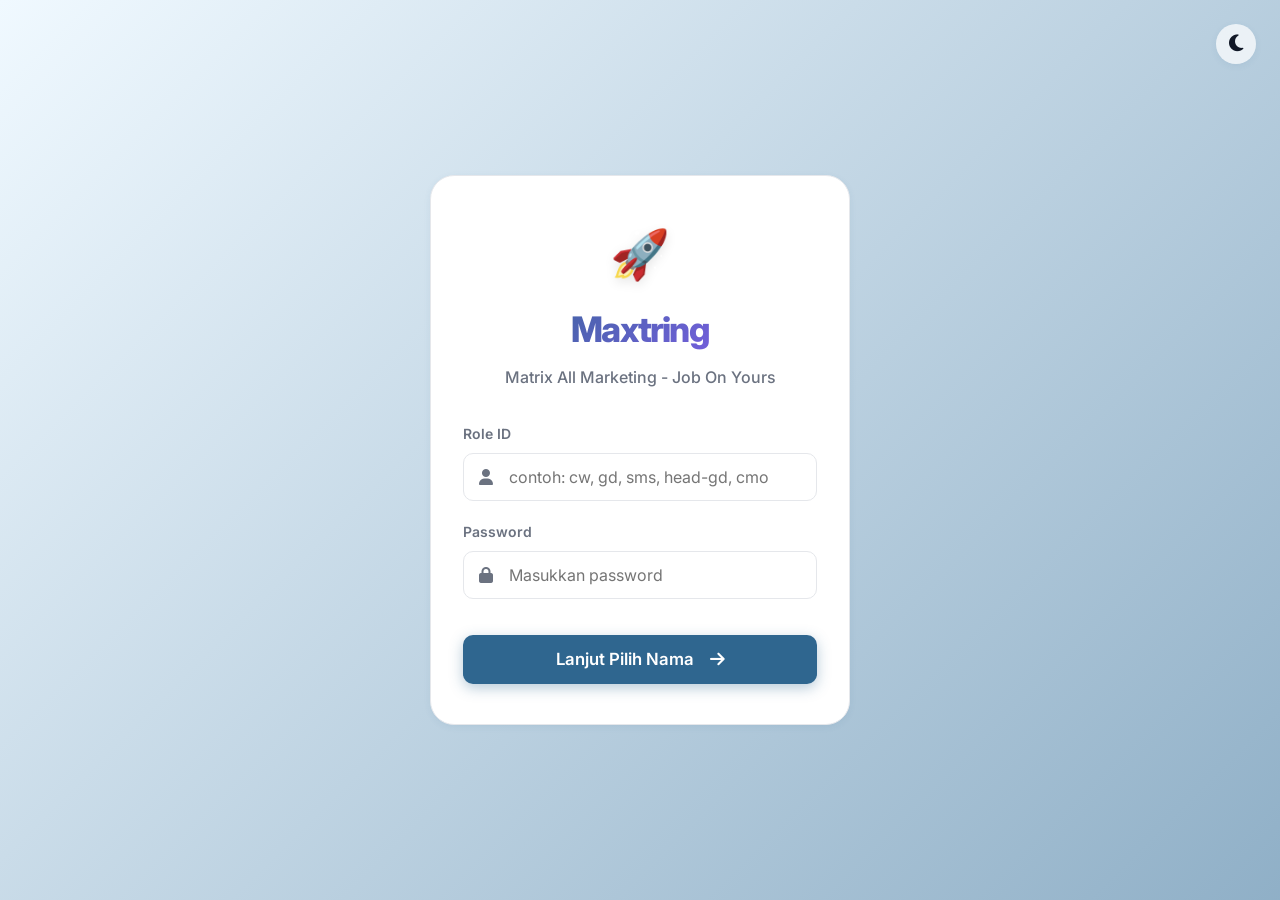
==== commit d1d0f815: "fix: loading indicators, styling, footer, routing and logo updates" ====
--- a/business-process.html
+++ b/business-process.html
@@ -8,13 +8,13 @@
 </head>
 <body>
     <nav class="navbar glass">
-        <div class="nav-brand">Maxtring</div>
+        <a href="https://maxtring.vercel.app" style="display:flex;align-items:center;text-decoration:none;"><img src="/blue2.png" alt="Maxtring" style="height:38px;width:auto;"></a>
         <div class="nav-links">
-            <a href="dashboard.html" class="nav-item"><i class="fa-solid fa-house"></i> Dashboard</a>
-            <a href="calendar.html" class="nav-item"><i class="fa-solid fa-calendar-days"></i> Calendar</a>
-            <a href="public-matrix.html" class="nav-item"><i class="fa-solid fa-table"></i> Public Matrix</a>
-            <a href="content-bank.html" class="nav-item" id="nav-content-bank" style="display: none;"><i class="fa-solid fa-lightbulb"></i> Content Bank</a>
-            <a href="business-process.html" class="nav-item active"><i class="fa-solid fa-book"></i> SOP</a>
+            <a href="/dashboard" class="nav-item"><i class="fa-solid fa-house"></i> Dashboard</a>
+            <a href="/calendar" class="nav-item"><i class="fa-solid fa-calendar-days"></i> Calendar</a>
+            <a href="/content-bank" class="nav-item" id="nav-content-bank"><i class="fa-solid fa-lightbulb"></i> Content Bank</a>
+            <a href="/public-matrix" class="nav-item"><i class="fa-solid fa-table"></i> Public Matrix</a>
+            <a href="/business-process" class="nav-item active"><i class="fa-solid fa-book"></i> SOP</a>
         </div>
         <div class="flex items-center gap-4">
             <button id="theme-toggle" class="theme-toggle glass" style="width: 36px; height: 36px; border-radius: 50%; border: none; cursor: pointer; color: var(--text-main);"><i class="fa-solid fa-moon"></i></button>
@@ -23,10 +23,11 @@
     </nav>
     
     <div class="nav-bottom">
-        <a href="dashboard.html" class="nav-item"><i class="fa-solid fa-house"></i></a>
-        <a href="calendar.html" class="nav-item"><i class="fa-solid fa-calendar-days"></i></a>
-        <a href="public-matrix.html" class="nav-item"><i class="fa-solid fa-table"></i></a>
-        <a href="business-process.html" class="nav-item active"><i class="fa-solid fa-book"></i></a>
+        <a href="/dashboard" class="nav-item"><i class="fa-solid fa-house"></i></a>
+        <a href="/calendar" class="nav-item"><i class="fa-solid fa-calendar-days"></i></a>
+        <a href="/content-bank" class="nav-item"><i class="fa-solid fa-lightbulb"></i></a>
+        <a href="/public-matrix" class="nav-item"><i class="fa-solid fa-table"></i></a>
+        <a href="/business-process" class="nav-item active"><i class="fa-solid fa-book"></i></a>
     </div>
     
     <main class="container animate-fade-up" style="max-width: 900px;">
@@ -36,7 +37,7 @@
             <p class="text-muted" style="font-size: 1.1rem;">Alur kerja lengkap JOY All-Marketing Batch 3 (termasuk cabang konten Reels dengan divisi Talent).</p>
         </div>
         
-        <div style="max-width: 860px; margin: 0 auto; display: flex; flex-direction: column; gap: 0; align-items: center;">
+        <div style="max-width: 860px; margin: 0 auto; display: flex; flex-direction: column; gap: 1.25rem; align-items: center;">
             
             <!-- LEGEND -->
             <div style="display:flex;gap:1rem;flex-wrap:wrap;justify-content:center;margin-bottom:2rem;font-size:0.8rem;">
@@ -62,7 +63,7 @@
             <div class="fc-diamond" style="background:#2563eb;">
                 <span>Review<br>Head SMS</span>
             </div>
-            <div style="display:flex;gap:3rem;align-items:flex-start;margin-top:-0.5rem;">
+            <div style="display:flex;gap:3rem;align-items:flex-start;">
                 <div style="text-align:center;font-size:0.75rem;color:var(--danger);"><i class="fa-solid fa-arrow-left"></i> Rejected<br><span style="color:var(--text-muted)">Ide dibuang</span></div>
                 <div style="text-align:center;font-size:0.75rem;color:var(--secondary);">Accepted <i class="fa-solid fa-arrow-down"></i></div>
             </div>
@@ -88,7 +89,7 @@
             <div class="fc-diamond" style="background:#2563eb;">
                 <span>Review<br>Head CW</span>
             </div>
-            <div style="display:flex;gap:3rem;align-items:flex-start;margin-top:-0.5rem;">
+            <div style="display:flex;gap:3rem;align-items:flex-start;">
                 <div style="text-align:center;font-size:0.75rem;color:var(--danger);"><i class="fa-solid fa-arrow-up"></i> Revisi<br><span style="color:var(--text-muted)">Kembali ke CW</span></div>
                 <div style="text-align:center;font-size:0.75rem;color:var(--secondary);">Approved <i class="fa-solid fa-arrow-down"></i></div>
             </div>
@@ -106,7 +107,7 @@
             <div class="fc-diamond" style="background:#059669;">
                 <span>Review<br>Head GD</span>
             </div>
-            <div style="display:flex;gap:3rem;align-items:flex-start;margin-top:-0.5rem;">
+            <div style="display:flex;gap:3rem;align-items:flex-start;">
                 <div style="text-align:center;font-size:0.75rem;color:var(--danger);"><i class="fa-solid fa-arrow-up"></i> Revisi<br><span style="color:var(--text-muted)">Kembali ke GD</span></div>
                 <div style="text-align:center;font-size:0.75rem;color:var(--secondary);">Approved <i class="fa-solid fa-arrow-down"></i></div>
             </div>
@@ -189,14 +190,16 @@
                 <strong>📌 Catatan Penting:</strong><br>
                 • Jika ada <strong>Revisi</strong> di tahap manapun, task dikembalikan ke anggota divisi terkait — bukan ke SMS.<br>
                 • SMS <strong>tidak melakukan QC tambahan</strong> setelah semua aset diterima — langsung upload di hari H.<br>
-                • Kolom <strong>LINK VIDEO</strong> dan <strong>PJ TALENT</strong> hanya wajib terisi untuk konten <strong>Reels</strong>. Untuk <strong>Feeds</strong>, kolom tersebut boleh dikosongkan.
+                • Kolom <strong>VIDEO TALENT</strong> dan <strong>PIC TALENT</strong> hanya wajib terisi untuk konten <strong>Reels</strong>. Untuk <strong>Feeds</strong>, kolom tersebut boleh dikosongkan.
             </div>
         </div>
     </main>
 
     <footer>
-        <p>Made by Muhammad Nurul Qolbi (CMO - JOY) &copy; 2026</p>
-        <p><a href="https://www.instagram.com/biyoosh.i/" target="_blank"><i class="fa-brands fa-instagram"></i> @biyoosh.i</a></p>
+        <p>
+            <a href="https://www.instagram.com/biyoosh.i/" target="_blank" style="color:inherit;font-weight:600;">Made by Muhammad Nurul Qolbi (CMO - JOY)</a>
+            &copy; 2026
+        </p>
     </footer>
 
     <script src="script.js"></script>
